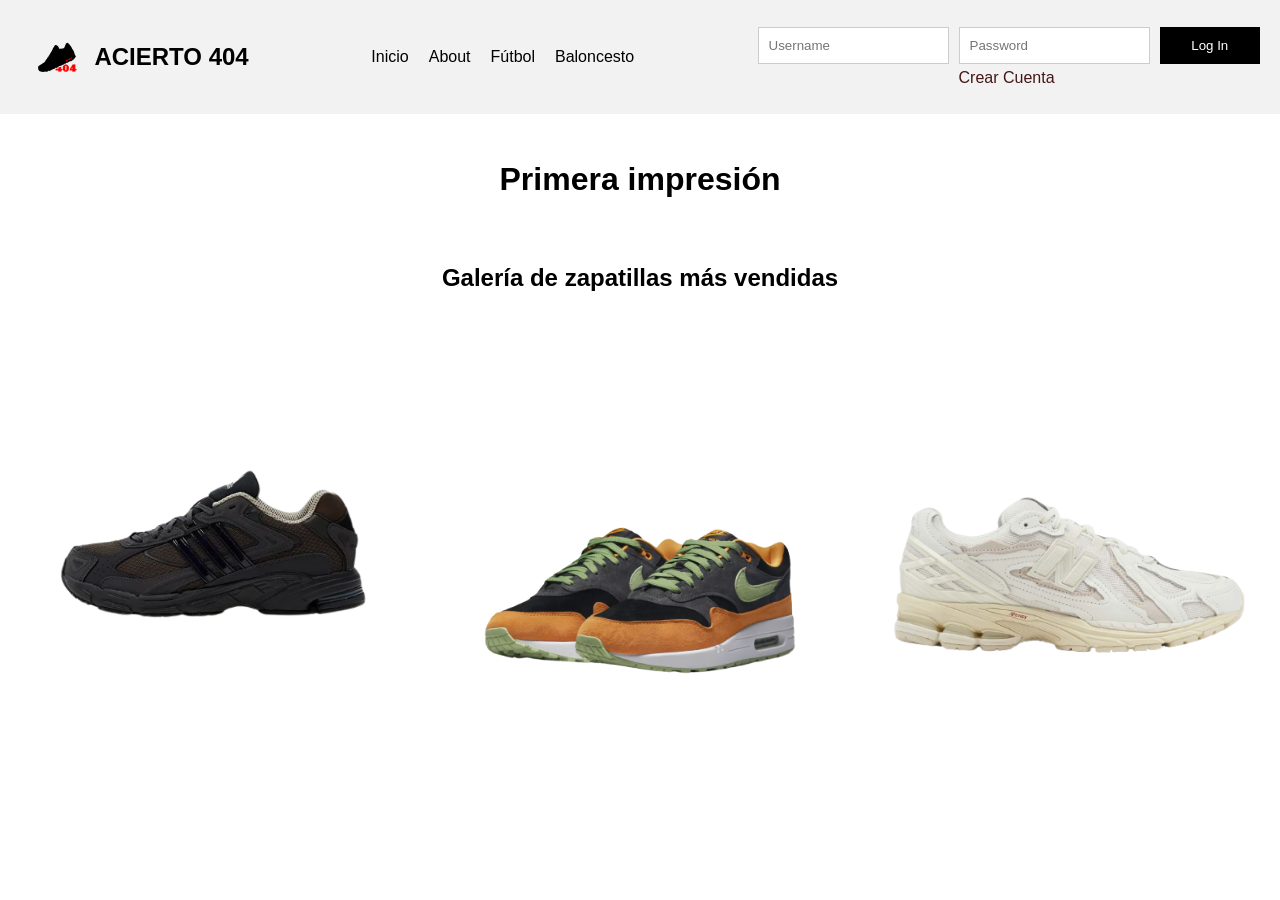
==== Acierto404/public/PHP/Home.html @ afdc20b1 "Estructura de carpetas" ====
<!DOCTYPE html>
<html lang="en">
<head>
    <meta charset="UTF-8">
    <meta name="viewport" content="width=device-width, initial-scale=1.0">
    <link rel="stylesheet" href="../CSS/Home.css">
    <title>My Website</title>
</head>
<body>
    <header>
        <a href="Home.html" id="Logo">
            <img  src="../Logo/Logo.png" alt="Logo" class="logo">
            <h2>ACIERTO 404</h2>
        </a>
        <nav>
            <ul>
                <li><a href="#">Inicio</a></li>
                <li><a href="#">About</a></li>
                <li><a href="#">Fútbol</a></li>
                <li><a href="#">Baloncesto</a></li>
            </ul>
        </nav>
        <form action="#">
            <input type="text" placeholder="Username">
            <input type="password" placeholder="Password">
            <button type="submit">Log In</button>
            <br>
            <a href="#" id="Register">Crear Cuenta</a>
        </form>
    </header>
    <main>
        <!-- En la primera impresion debera de haber un banner en vez de ese h1 -->
        <section class="first-impression"><h1>Primera impresión</h1></section>
        
        <section class="gallery_title"><h1>Galería de zapatillas más vendidas</h1></section>

        <section class="gallery">
            <div class="sneaker">
                <img src="../Zapas/A_Response.png" alt="Sneaker 1">
            </div>
            <div class="sneaker">
                <img src="../Zapas/N_AirMax1.png" alt="Sneaker 2">
            </div>
            <div class="sneaker">
                <img src="../Zapas/nb_1906D.png" alt="Sneaker 3">
            </div>
        </section>
    </main>
</body>
</html>
---- Acierto404/public/CSS/Home.css ----
body {
    font-family: sans-serif;
    margin: 0;
    padding: 0;
}

header {
    display: flex;
    justify-content: space-between;
    align-items: center;
    padding: 20px;
    background-color: #f2f2f2;
}

@keyframes logoAnimation {
    0% {
      transform: scale(100) translate(5%, 5%);
      opacity: 0;
    }
    
    50% {
        transform: scale(10) translate(30%, 20%);
        opacity: 1;
    }

    100% {
      transform: scale(1) translate(0, 0);
      opacity: 1;
    }
}
  
.logo {
    animation: logoAnimation 2s ease-in-out;
    animation-fill-mode: forwards;
    width: 30%;
}

#Logo {
    display: flex;
    align-items: center;
    margin: 0;
    width: 20%;
}

nav {
    display: flex;
}

nav ul {
    list-style: none;
    margin: 0;
    padding: 0;
    display: flex;
}

nav li {
    margin-right: 20px;
}

nav a {
    text-decoration: none;
    color: black;
}

#Register {
    color: rgb(69, 22, 22);
}

form {
    display: grid;
    grid-template-columns: 2fr 2fr 1fr;
    grid-row-gap: 5px;
}

form input {
    margin-right: 10px;
    padding: 10px;
    border: 1px solid #ccc;
}

form button {
    padding: 10px;
    background-color: #000;
    color: white;
    border: none;
}

.first-impression {
    text-align: center;
    padding: 20px;
}

.first-impression h1 {
    font-size: 2em;
}

.gallery_title {
    text-align: center;
}

.gallery {
    display: flex;
    flex-wrap: wrap;
    justify-content: space-between;
}

.sneaker {
    width: 33%;
    padding: 20px;
    box-sizing: border-box;
}

.sneaker img {
    width: 100%;
    height: auto;
}

a:link, a:visited, a:active {
    text-decoration:none;
    color: #000;
}
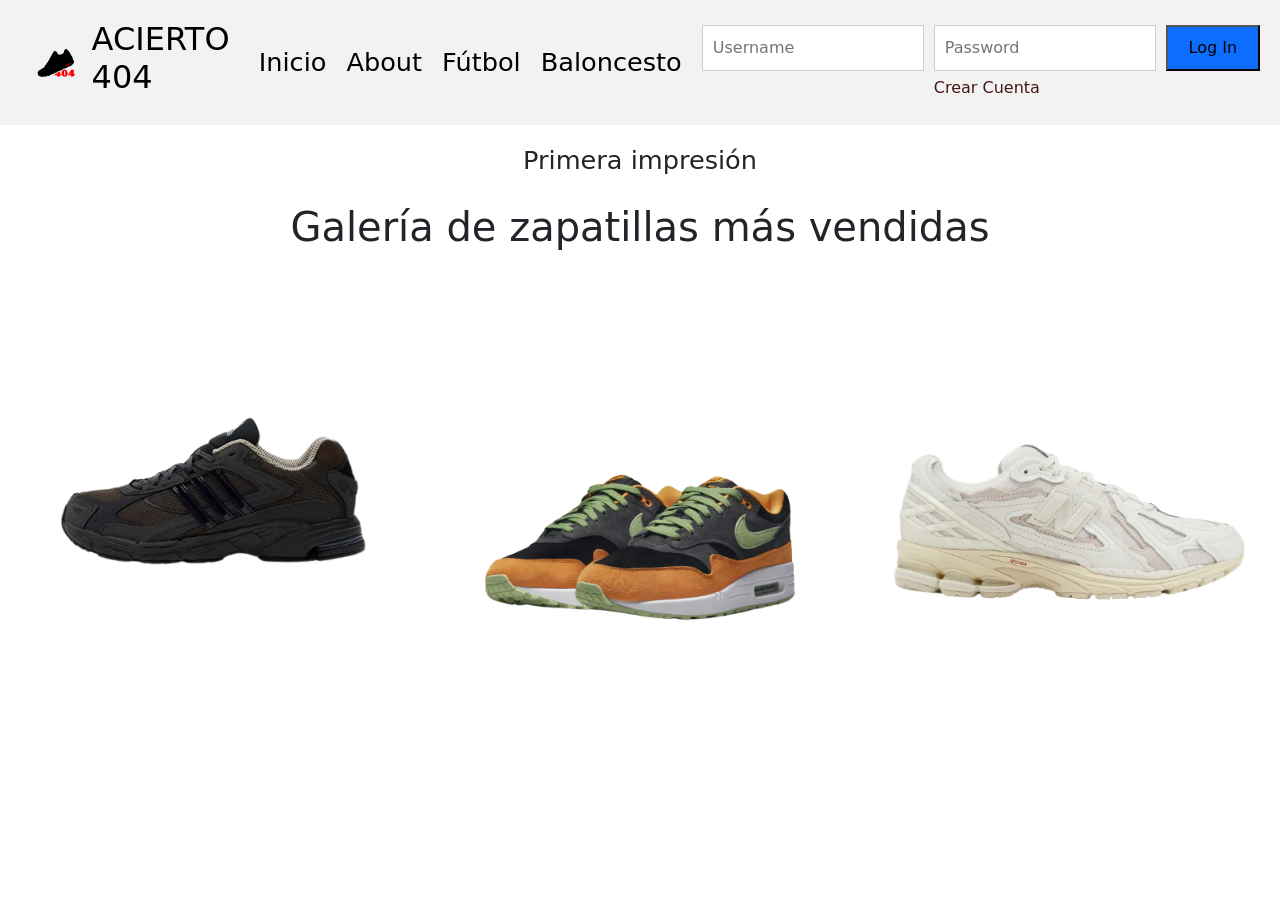
==== commit adc6c2ed: "Estructura CSS, Estructura img, Fondos y Register" ====
--- a/Acierto404/public/PHP/Home.html
+++ b/Acierto404/public/PHP/Home.html
@@ -4,12 +4,16 @@
     <meta charset="UTF-8">
     <meta name="viewport" content="width=device-width, initial-scale=1.0">
     <link rel="stylesheet" href="../CSS/Home.css">
+    <link rel="stylesheet" href="../CSS/LogoAnimacion.css">
+    <link rel="stylesheet" href="../CSS/Header.css">
+    <link href="https://cdn.jsdelivr.net/npm/bootstrap@5.3.2/dist/css/bootstrap.min.css" rel="stylesheet" 
+    integrity="sha384-T3c6CoIi6uLrA9TneNEoa7RxnatzjcDSCmG1MXxSR1GAsXEV/Dwwykc2MPK8M2HN" crossorigin="anonymous">
     <title>My Website</title>
 </head>
 <body>
     <header>
         <a href="Home.html" id="Logo">
-            <img  src="../Logo/Logo.png" alt="Logo" class="logo">
+            <img  src="../Imagenes/Logo/Logo.png" alt="Logo" class="logo">
             <h2>ACIERTO 404</h2>
         </a>
         <nav>
@@ -20,12 +24,12 @@
                 <li><a href="#">Baloncesto</a></li>
             </ul>
         </nav>
-        <form action="#">
+        <form action="#" class="form_login">
             <input type="text" placeholder="Username">
             <input type="password" placeholder="Password">
-            <button type="submit">Log In</button>
+            <button type="submit" class="bg-primary">Log In</button>
             <br>
-            <a href="#" id="Register">Crear Cuenta</a>
+            <a href="Register.html" id="Register">Crear Cuenta</a>
         </form>
     </header>
     <main>
@@ -36,13 +40,13 @@
 
         <section class="gallery">
             <div class="sneaker">
-                <img src="../Zapas/A_Response.png" alt="Sneaker 1">
+                <img src="../Imagenes/Zapas/A_Response.png" alt="Sneaker 1">
             </div>
             <div class="sneaker">
-                <img src="../Zapas/N_AirMax1.png" alt="Sneaker 2">
+                <img src="../Imagenes/Zapas/N_AirMax1.png" alt="Sneaker 2">
             </div>
             <div class="sneaker">
-                <img src="../Zapas/nb_1906D.png" alt="Sneaker 3">
+                <img src="../Imagenes/Zapas/nb_1906D.png" alt="Sneaker 3">
             </div>
         </section>
     </main>
--- a/Acierto404/public/CSS/Home.css
+++ b/Acierto404/public/CSS/Home.css
@@ -4,88 +4,15 @@
     padding: 0;
 }
 
-header {
-    display: flex;
-    justify-content: space-between;
-    align-items: center;
-    padding: 20px;
-    background-color: #f2f2f2;
-}
-
-@keyframes logoAnimation {
-    0% {
-      transform: scale(100) translate(5%, 5%);
-      opacity: 0;
-    }
-    
-    50% {
-        transform: scale(10) translate(30%, 20%);
-        opacity: 1;
-    }
-
-    100% {
-      transform: scale(1) translate(0, 0);
-      opacity: 1;
-    }
-}
-  
-.logo {
-    animation: logoAnimation 2s ease-in-out;
-    animation-fill-mode: forwards;
-    width: 30%;
-}
-
-#Logo {
-    display: flex;
-    align-items: center;
-    margin: 0;
-    width: 20%;
-}
-
-nav {
-    display: flex;
-}
-
-nav ul {
-    list-style: none;
-    margin: 0;
-    padding: 0;
-    display: flex;
-}
-
-nav li {
-    margin-right: 20px;
-}
-
-nav a {
-    text-decoration: none;
-    color: black;
-}
-
-#Register {
-    color: rgb(69, 22, 22);
-}
-
-form {
-    display: grid;
-    grid-template-columns: 2fr 2fr 1fr;
-    grid-row-gap: 5px;
-}
-
-form input {
-    margin-right: 10px;
-    padding: 10px;
-    border: 1px solid #ccc;
-}
-
-form button {
+/* .form_login button {
     padding: 10px;
     background-color: #000;
     color: white;
     border: none;
-}
+} */
 
 .first-impression {
+    font-size: 1vw;
     text-align: center;
     padding: 20px;
 }
@@ -95,6 +22,7 @@
 }
 
 .gallery_title {
+    font-size: 1vw;
     text-align: center;
 }
 
--- a/Acierto404/public/CSS/LogoAnimacion.css
+++ b/Acierto404/public/CSS/LogoAnimacion.css
@@ -0,0 +1,16 @@
+@keyframes logoAnimation {
+    0% {
+      transform: scale(100) translate(5%, 5%);
+      opacity: 0;
+    }
+    
+    50% {
+        transform: scale(10) translate(30%, 20%);
+        opacity: 1;
+    }
+
+    100% {
+      transform: scale(1) translate(0, 0);
+      opacity: 1;
+    }
+}
--- a/Acierto404/public/CSS/Header.css
+++ b/Acierto404/public/CSS/Header.css
@@ -0,0 +1,57 @@
+header {
+    display: flex;
+    justify-content: space-between;
+    align-items: center;
+    padding: 20px;
+    background-color: #f2f2f2;
+}
+  
+.logo {
+    animation: logoAnimation 2s ease-in-out;
+    animation-fill-mode: forwards;
+    width: 30%;
+}
+
+#Logo {
+    display: flex;
+    align-items: center;
+    margin: 0;
+    width: 20%;
+}
+
+nav {
+    display: flex;
+}
+
+nav ul {
+    list-style: none;
+    margin: 0;
+    padding: 0;
+    display: flex;
+}
+
+nav li {
+    margin-right: 20px;
+}
+
+nav a {
+    font-size: 2vw;
+    text-decoration: none;
+    color: black;
+}
+
+#Register {
+    color: rgb(69, 22, 22);
+}
+
+.form_login {
+    display: grid;
+    grid-template-columns: 2fr 2fr 1fr;
+    grid-row-gap: 5px;
+}
+
+.form_login input {
+    margin-right: 10px;
+    padding: 10px;
+    border: 1px solid #ccc;
+}
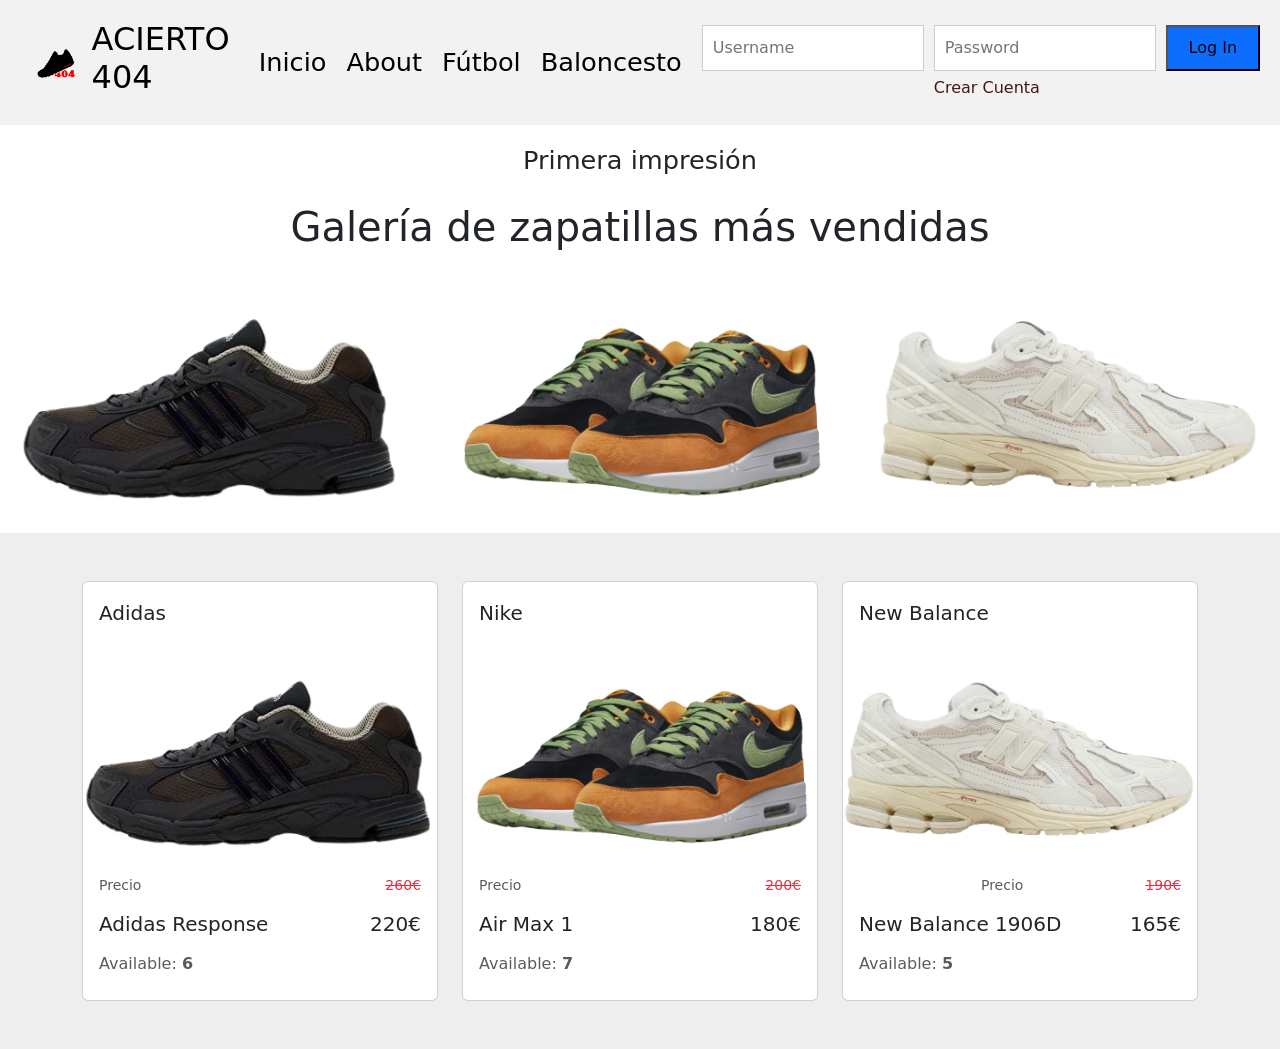
==== commit 781e9caa: "Creacion Card, retoque boostrap" ====
--- a/Acierto404/public/PHP/Home.html
+++ b/Acierto404/public/PHP/Home.html
@@ -1,24 +1,26 @@
 <!DOCTYPE html>
 <html lang="en">
+
 <head>
     <meta charset="UTF-8">
     <meta name="viewport" content="width=device-width, initial-scale=1.0">
     <link rel="stylesheet" href="../CSS/Home.css">
     <link rel="stylesheet" href="../CSS/LogoAnimacion.css">
     <link rel="stylesheet" href="../CSS/Header.css">
-    <link href="https://cdn.jsdelivr.net/npm/bootstrap@5.3.2/dist/css/bootstrap.min.css" rel="stylesheet" 
-    integrity="sha384-T3c6CoIi6uLrA9TneNEoa7RxnatzjcDSCmG1MXxSR1GAsXEV/Dwwykc2MPK8M2HN" crossorigin="anonymous">
+    <link href="https://cdn.jsdelivr.net/npm/bootstrap@5.3.2/dist/css/bootstrap.min.css" rel="stylesheet"
+        integrity="sha384-T3c6CoIi6uLrA9TneNEoa7RxnatzjcDSCmG1MXxSR1GAsXEV/Dwwykc2MPK8M2HN" crossorigin="anonymous">
     <title>My Website</title>
 </head>
+
 <body>
     <header>
         <a href="Home.html" id="Logo">
-            <img  src="../Imagenes/Logo/Logo.png" alt="Logo" class="logo">
+            <img src="../Imagenes/Logo/Logo.png" alt="Logo" class="logo">
             <h2>ACIERTO 404</h2>
         </a>
         <nav>
             <ul>
-                <li><a href="#">Inicio</a></li>
+                <li><a href="Home.html">Inicio</a></li>
                 <li><a href="#">About</a></li>
                 <li><a href="#">Fútbol</a></li>
                 <li><a href="#">Baloncesto</a></li>
@@ -34,21 +36,126 @@
     </header>
     <main>
         <!-- En la primera impresion debera de haber un banner en vez de ese h1 -->
-        <section class="first-impression"><h1>Primera impresión</h1></section>
-        
-        <section class="gallery_title"><h1>Galería de zapatillas más vendidas</h1></section>
+        <section class="first-impression">
+            <h1>Primera impresión</h1>
+        </section>
+
+        <section class="gallery_title">
+            <h1>Galería de zapatillas más vendidas</h1>
+        </section>
 
         <section class="gallery">
             <div class="sneaker">
-                <img src="../Imagenes/Zapas/A_Response.png" alt="Sneaker 1">
+                <a href="Nb_106D.html">
+                    <img src="../Imagenes/Zapas/A_Response.png" alt="Sneaker 1">
+                </a>
             </div>
             <div class="sneaker">
                 <img src="../Imagenes/Zapas/N_AirMax1.png" alt="Sneaker 2">
             </div>
             <div class="sneaker">
-                <img src="../Imagenes/Zapas/nb_1906D.png" alt="Sneaker 3">
+                <img src="../Imagenes/Zapas/Nb_1906D.png" alt="Sneaker 3">
             </div>
         </section>
     </main>
+
+    <section style="background-color: #eee;">
+        <div class="container py-5">
+            <div class="row">
+                <div class="col-md-12 col-lg-4 mb-4 mb-lg-0">
+                    <div class="card">
+                        <div class="d-flex justify-content-between p-3">
+                            <p class="lead mb-0">Adidas</p>
+                        </div>
+                        <img src="../Imagenes/Zapas/A_Response.png" class="card-img-top" alt="A_Response" />
+                        <div class="card-body">
+                            <div class="d-flex justify-content-between">
+                                <p class="small"><a href="" class="text-muted">Precio</a></p>
+                                <p class="small text-danger"><s>260€</s></p>
+                            </div>
+
+                            <div class="d-flex justify-content-between mb-3">
+                                <h5 class="mb-0">Adidas Response</h5>
+                                <h5 class="text-dark mb-0">220€</h5>
+                            </div>
+
+                            <div class="d-flex justify-content-between mb-2">
+                                <p class="text-muted mb-0">Available: <span class="fw-bold">6</span></p>
+                                <div class="ms-auto text-warning">
+                                    <i class="fa fa-star"></i>
+                                    <i class="fa fa-star"></i>
+                                    <i class="fa fa-star"></i>
+                                    <i class="fa fa-star"></i>
+                                    <i class="fa fa-star"></i>
+                                </div>
+                            </div>
+                        </div>
+                    </div>
+                </div>
+                <div class="col-md-6 col-lg-4 mb-4 mb-md-0">
+                    <div class="card">
+                        <div class="d-flex justify-content-between p-3">
+                            <p class="lead mb-0">Nike</p>
+                        </div>
+                        <img src="../Imagenes/Zapas/N_AirMax1.png" class="card-img-top" alt="N_AirMax1" />
+                        <div class="card-body">
+                            <div class="d-flex justify-content-between">
+                                <p class="small"><a href="" class="text-muted">Precio</a></p>
+                                <p class="small text-danger"><s>200€</s></p>
+                            </div>
+
+                            <div class="d-flex justify-content-between mb-3">
+                                <h5 class="mb-0">Air Max 1</h5>
+                                <h5 class="text-dark mb-0">180€</h5>
+                            </div>
+
+                            <div class="d-flex justify-content-between mb-2">
+                                <p class="text-muted mb-0">Available: <span class="fw-bold">7</span></p>
+                                <div class="ms-auto text-warning">
+                                    <i class="fas fa-star"></i>
+                                    <i class="fas fa-star"></i>
+                                    <i class="fas fa-star"></i>
+                                    <i class="fas fa-star"></i>
+                                    <i class="far fa-star"></i>
+                                </div>
+                            </div>
+                        </div>
+                    </div>
+                </div>
+                <div class="col-md-6 col-lg-4 mb-4 mb-md-0">
+                    <div class="card">
+                        <div class="d-flex justify-content-between p-3">
+                            <p class="lead mb-0">New Balance</p>
+                        </div>
+                        <a href="Nb_106D.html">
+                            <img src="../Imagenes/Zapas/Nb_1906D.png" class="card-img-top" alt="Nb_1906D" />
+                            <div class="card-body">
+                                <div class="d-flex justify-content-between">
+                                    <p class="small"><a href="" class="text-muted">Precio</a></p>
+                                    <p class="small text-danger"><s>190€</s></p>
+                                </div>
+
+                                <div class="d-flex justify-content-between mb-3">
+                                    <h5 class="mb-0">New Balance 1906D</h5>
+                                    <h5 class="text-dark mb-0">165€</h5>
+                                </div>
+                                <div class="d-flex justify-content-between mb-2">
+                                    <p class="text-muted mb-0">Available: <span class="fw-bold">5</span></p>
+                                    <div class="ms-auto text-warning">
+                                        <i class="fa fa-star"></i>
+                                        <i class="fas fa-star"></i>
+                                        <i class="fas fa-star"></i>
+                                        <i class="fas fa-star"></i>
+                                        <i class="fas fa-star-half-alt"></i>
+                                    </div>
+                                </div>
+                            </div>
+                        </a>
+                    </div>
+                </div>
+            </div>
+        </div>
+    </section>
 </body>
+
 </html>
--- a/Acierto404/public/CSS/Home.css
+++ b/Acierto404/public/CSS/Home.css
@@ -43,7 +43,3 @@
     height: auto;
 }
 
-a:link, a:visited, a:active {
-    text-decoration:none;
-    color: #000;
-}
--- a/Acierto404/public/CSS/Header.css
+++ b/Acierto404/public/CSS/Header.css
@@ -54,4 +54,9 @@
     margin-right: 10px;
     padding: 10px;
     border: 1px solid #ccc;
+}
+
+a:link, a:visited, a:active {
+    text-decoration:none;
+    color: #000;
 }
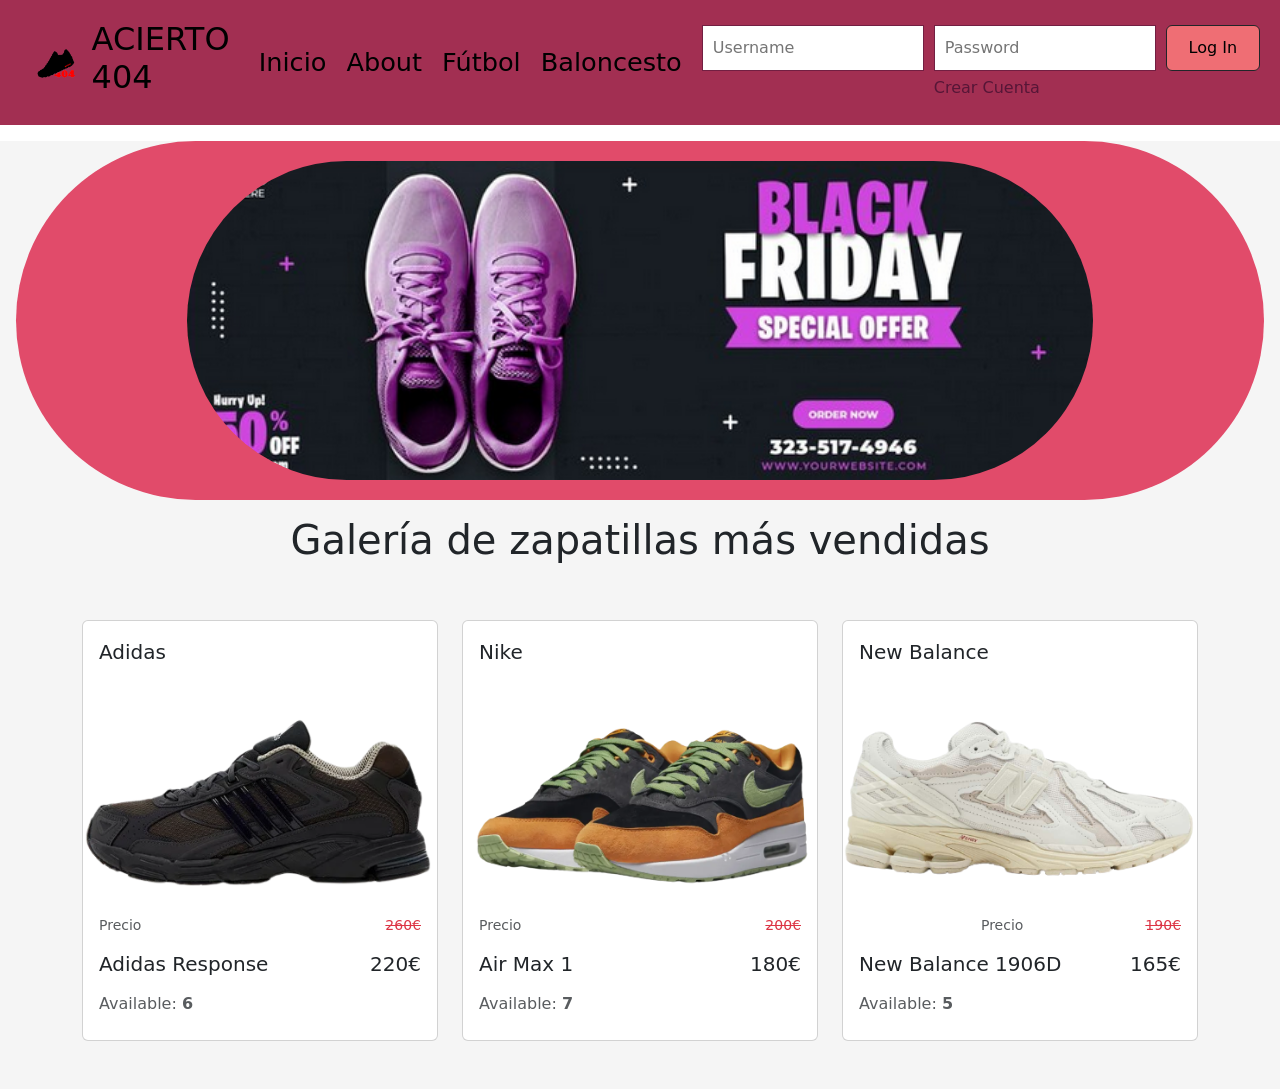
==== commit 8013d774: "Ultimos cambios" ====
--- a/Acierto404/public/PHP/Home.html
+++ b/Acierto404/public/PHP/Home.html
@@ -29,133 +29,131 @@
         <form action="#" class="form_login">
             <input type="text" placeholder="Username">
             <input type="password" placeholder="Password">
-            <button type="submit" class="bg-primary">Log In</button>
+            <button type="submit" class="rounded border border-dark">Log In</button>
             <br>
             <a href="Register.html" id="Register">Crear Cuenta</a>
         </form>
     </header>
     <main>
         <!-- En la primera impresion debera de haber un banner en vez de ese h1 -->
-        <section class="first-impression">
-            <h1>Primera impresión</h1>
+        <section class="first-impression rounded-pill my-3 mx-3" style="background-color: #e14b6a;">
+            <div id="carouselExampleSlidesOnly" class="carousel slide" data-bs-ride="carousel">
+                <div class="carousel-inner">
+                  <div class="carousel-item active d-flex justify-content-center">
+                    <img src="../Imagenes/Banners/Banner1.png" class="d-block w-75 rounded-pill" alt="...">
+                  </div>
+                  <div class="carousel-item">
+                    <img src="../Imagenes/Banners/Banner2.png" class="d-block w-75 rounded-pill" alt="...">
+                  </div>
+                  <div class="carousel-item">
+                    <img src="../Imagenes/Banners/Banner3.png" class="d-block w-75 rounded-pill" alt="...">
+                  </div>
+                </div>
+              </div>
         </section>
 
         <section class="gallery_title">
             <h1>Galería de zapatillas más vendidas</h1>
         </section>
 
-        <section class="gallery">
-            <div class="sneaker">
-                <a href="Nb_106D.html">
-                    <img src="../Imagenes/Zapas/A_Response.png" alt="Sneaker 1">
-                </a>
-            </div>
-            <div class="sneaker">
-                <img src="../Imagenes/Zapas/N_AirMax1.png" alt="Sneaker 2">
-            </div>
-            <div class="sneaker">
-                <img src="../Imagenes/Zapas/Nb_1906D.png" alt="Sneaker 3">
-            </div>
-        </section>
-    </main>
+        <section>
+            <div class="container py-5">
+                <div class="row">
+                    <div class="col-md-12 col-lg-4 mb-4 mb-lg-0">
+                        <div class="card">
+                            <div class="d-flex justify-content-between p-3">
+                                <p class="lead mb-0">Adidas</p>
+                            </div>
+                            <img src="../Imagenes/Zapas/A_Response.png" class="card-img-top" alt="A_Response" />
+                            <div class="card-body">
+                                <div class="d-flex justify-content-between">
+                                    <p class="small"><a href="" class="text-muted">Precio</a></p>
+                                    <p class="small text-danger"><s>260€</s></p>
+                                </div>
 
-    <section style="background-color: #eee;">
-        <div class="container py-5">
-            <div class="row">
-                <div class="col-md-12 col-lg-4 mb-4 mb-lg-0">
-                    <div class="card">
-                        <div class="d-flex justify-content-between p-3">
-                            <p class="lead mb-0">Adidas</p>
-                        </div>
-                        <img src="../Imagenes/Zapas/A_Response.png" class="card-img-top" alt="A_Response" />
-                        <div class="card-body">
-                            <div class="d-flex justify-content-between">
-                                <p class="small"><a href="" class="text-muted">Precio</a></p>
-                                <p class="small text-danger"><s>260€</s></p>
-                            </div>
+                                <div class="d-flex justify-content-between mb-3">
+                                    <h5 class="mb-0">Adidas Response</h5>
+                                    <h5 class="text-dark mb-0">220€</h5>
+                                </div>
 
-                            <div class="d-flex justify-content-between mb-3">
-                                <h5 class="mb-0">Adidas Response</h5>
-                                <h5 class="text-dark mb-0">220€</h5>
-                            </div>
-
-                            <div class="d-flex justify-content-between mb-2">
-                                <p class="text-muted mb-0">Available: <span class="fw-bold">6</span></p>
-                                <div class="ms-auto text-warning">
-                                    <i class="fa fa-star"></i>
-                                    <i class="fa fa-star"></i>
-                                    <i class="fa fa-star"></i>
-                                    <i class="fa fa-star"></i>
-                                    <i class="fa fa-star"></i>
+                                <div class="d-flex justify-content-between mb-2">
+                                    <p class="text-muted mb-0">Available: <span class="fw-bold">6</span></p>
+                                    <div class="ms-auto text-warning">
+                                        <i class="fa fa-star"></i>
+                                        <i class="fa fa-star"></i>
+                                        <i class="fa fa-star"></i>
+                                        <i class="fa fa-star"></i>
+                                        <i class="fa fa-star"></i>
+                                    </div>
                                 </div>
                             </div>
                         </div>
                     </div>
-                </div>
-                <div class="col-md-6 col-lg-4 mb-4 mb-md-0">
-                    <div class="card">
-                        <div class="d-flex justify-content-between p-3">
-                            <p class="lead mb-0">Nike</p>
-                        </div>
-                        <img src="../Imagenes/Zapas/N_AirMax1.png" class="card-img-top" alt="N_AirMax1" />
-                        <div class="card-body">
-                            <div class="d-flex justify-content-between">
-                                <p class="small"><a href="" class="text-muted">Precio</a></p>
-                                <p class="small text-danger"><s>200€</s></p>
+                    <div class="col-md-6 col-lg-4 mb-4 mb-md-0">
+                        <div class="card">
+                            <div class="d-flex justify-content-between p-3">
+                                <p class="lead mb-0">Nike</p>
                             </div>
+                            <img src="../Imagenes/Zapas/N_AirMax1.png" class="card-img-top" alt="N_AirMax1" />
+                            <div class="card-body">
+                                <div class="d-flex justify-content-between">
+                                    <p class="small"><a href="" class="text-muted">Precio</a></p>
+                                    <p class="small text-danger"><s>200€</s></p>
+                                </div>
 
-                            <div class="d-flex justify-content-between mb-3">
-                                <h5 class="mb-0">Air Max 1</h5>
-                                <h5 class="text-dark mb-0">180€</h5>
-                            </div>
+                                <div class="d-flex justify-content-between mb-3">
+                                    <h5 class="mb-0">Air Max 1</h5>
+                                    <h5 class="text-dark mb-0">180€</h5>
+                                </div>
 
-                            <div class="d-flex justify-content-between mb-2">
-                                <p class="text-muted mb-0">Available: <span class="fw-bold">7</span></p>
-                                <div class="ms-auto text-warning">
-                                    <i class="fas fa-star"></i>
-                                    <i class="fas fa-star"></i>
-                                    <i class="fas fa-star"></i>
-                                    <i class="fas fa-star"></i>
-                                    <i class="far fa-star"></i>
+                                <div class="d-flex justify-content-between mb-2">
+                                    <p class="text-muted mb-0">Available: <span class="fw-bold">7</span></p>
+                                    <div class="ms-auto text-warning">
+                                        <i class="fas fa-star"></i>
+                                        <i class="fas fa-star"></i>
+                                        <i class="fas fa-star"></i>
+                                        <i class="fas fa-star"></i>
+                                        <i class="far fa-star"></i>
+                                    </div>
                                 </div>
                             </div>
                         </div>
                     </div>
-                </div>
-                <div class="col-md-6 col-lg-4 mb-4 mb-md-0">
-                    <div class="card">
-                        <div class="d-flex justify-content-between p-3">
-                            <p class="lead mb-0">New Balance</p>
-                        </div>
-                        <a href="Nb_106D.html">
-                            <img src="../Imagenes/Zapas/Nb_1906D.png" class="card-img-top" alt="Nb_1906D" />
-                            <div class="card-body">
-                                <div class="d-flex justify-content-between">
-                                    <p class="small"><a href="" class="text-muted">Precio</a></p>
-                                    <p class="small text-danger"><s>190€</s></p>
-                                </div>
+                    <div class="col-md-6 col-lg-4 mb-4 mb-md-0">
+                        <div class="card">
+                            <div class="d-flex justify-content-between p-3">
+                                <p class="lead mb-0">New Balance</p>
+                            </div>
+                            <a href="Nb_106D.html">
+                                <img src="../Imagenes/Zapas/Nb_1906D.png" class="card-img-top" alt="Nb_1906D" />
+                                <div class="card-body">
+                                    <div class="d-flex justify-content-between">
+                                        <p class="small"><a href="" class="text-muted">Precio</a></p>
+                                        <p class="small text-danger"><s>190€</s></p>
+                                    </div>
 
-                                <div class="d-flex justify-content-between mb-3">
-                                    <h5 class="mb-0">New Balance 1906D</h5>
-                                    <h5 class="text-dark mb-0">165€</h5>
-                                </div>
-                                <div class="d-flex justify-content-between mb-2">
-                                    <p class="text-muted mb-0">Available: <span class="fw-bold">5</span></p>
-                                    <div class="ms-auto text-warning">
-                                        <i class="fa fa-star"></i>
-                                        <i class="fas fa-star"></i>
-                                        <i class="fas fa-star"></i>
-                                        <i class="fas fa-star"></i>
-                                        <i class="fas fa-star-half-alt"></i>
+                                    <div class="d-flex justify-content-between mb-3">
+                                        <h5 class="mb-0">New Balance 1906D</h5>
+                                        <h5 class="text-dark mb-0">165€</h5>
+                                    </div>
+                                    <div class="d-flex justify-content-between mb-2">
+                                        <p class="text-muted mb-0">Available: <span class="fw-bold">5</span></p>
+                                        <div class="ms-auto text-warning">
+                                            <i class="fa fa-star"></i>
+                                            <i class="fas fa-star"></i>
+                                            <i class="fas fa-star"></i>
+                                            <i class="fas fa-star"></i>
+                                            <i class="fas fa-star-half-alt"></i>
+                                        </div>
                                     </div>
                                 </div>
-                            </div>
-                        </a>
+                            </a>
+                        </div>
                     </div>
                 </div>
             </div>
-        </div>
-    </section>
+        </section>
+    </main>
 </body>
 
 </html>
--- a/Acierto404/public/CSS/Home.css
+++ b/Acierto404/public/CSS/Home.css
@@ -4,12 +4,9 @@
     padding: 0;
 }
 
-/* .form_login button {
-    padding: 10px;
-    background-color: #000;
-    color: white;
-    border: none;
-} */
+body main {
+    background-color: whitesmoke;
+}
 
 .first-impression {
     font-size: 1vw;
--- a/Acierto404/public/CSS/Header.css
+++ b/Acierto404/public/CSS/Header.css
@@ -3,7 +3,7 @@
     justify-content: space-between;
     align-items: center;
     padding: 20px;
-    background-color: #f2f2f2;
+    background-color: #a22f52;
 }
   
 .logo {
@@ -40,8 +40,12 @@
     color: black;
 }
 
+nav a:hover {
+    color: #ef6e74;
+}
+
 #Register {
-    color: rgb(69, 22, 22);
+    color: #561637;
 }
 
 .form_login {
@@ -53,7 +57,12 @@
 .form_login input {
     margin-right: 10px;
     padding: 10px;
-    border: 1px solid #ccc;
+    border: 1px solid #721f42;
+}
+
+.form_login button{
+    background-color: #ef6e74;
+    border-radius: 10%;
 }
 
 a:link, a:visited, a:active {
